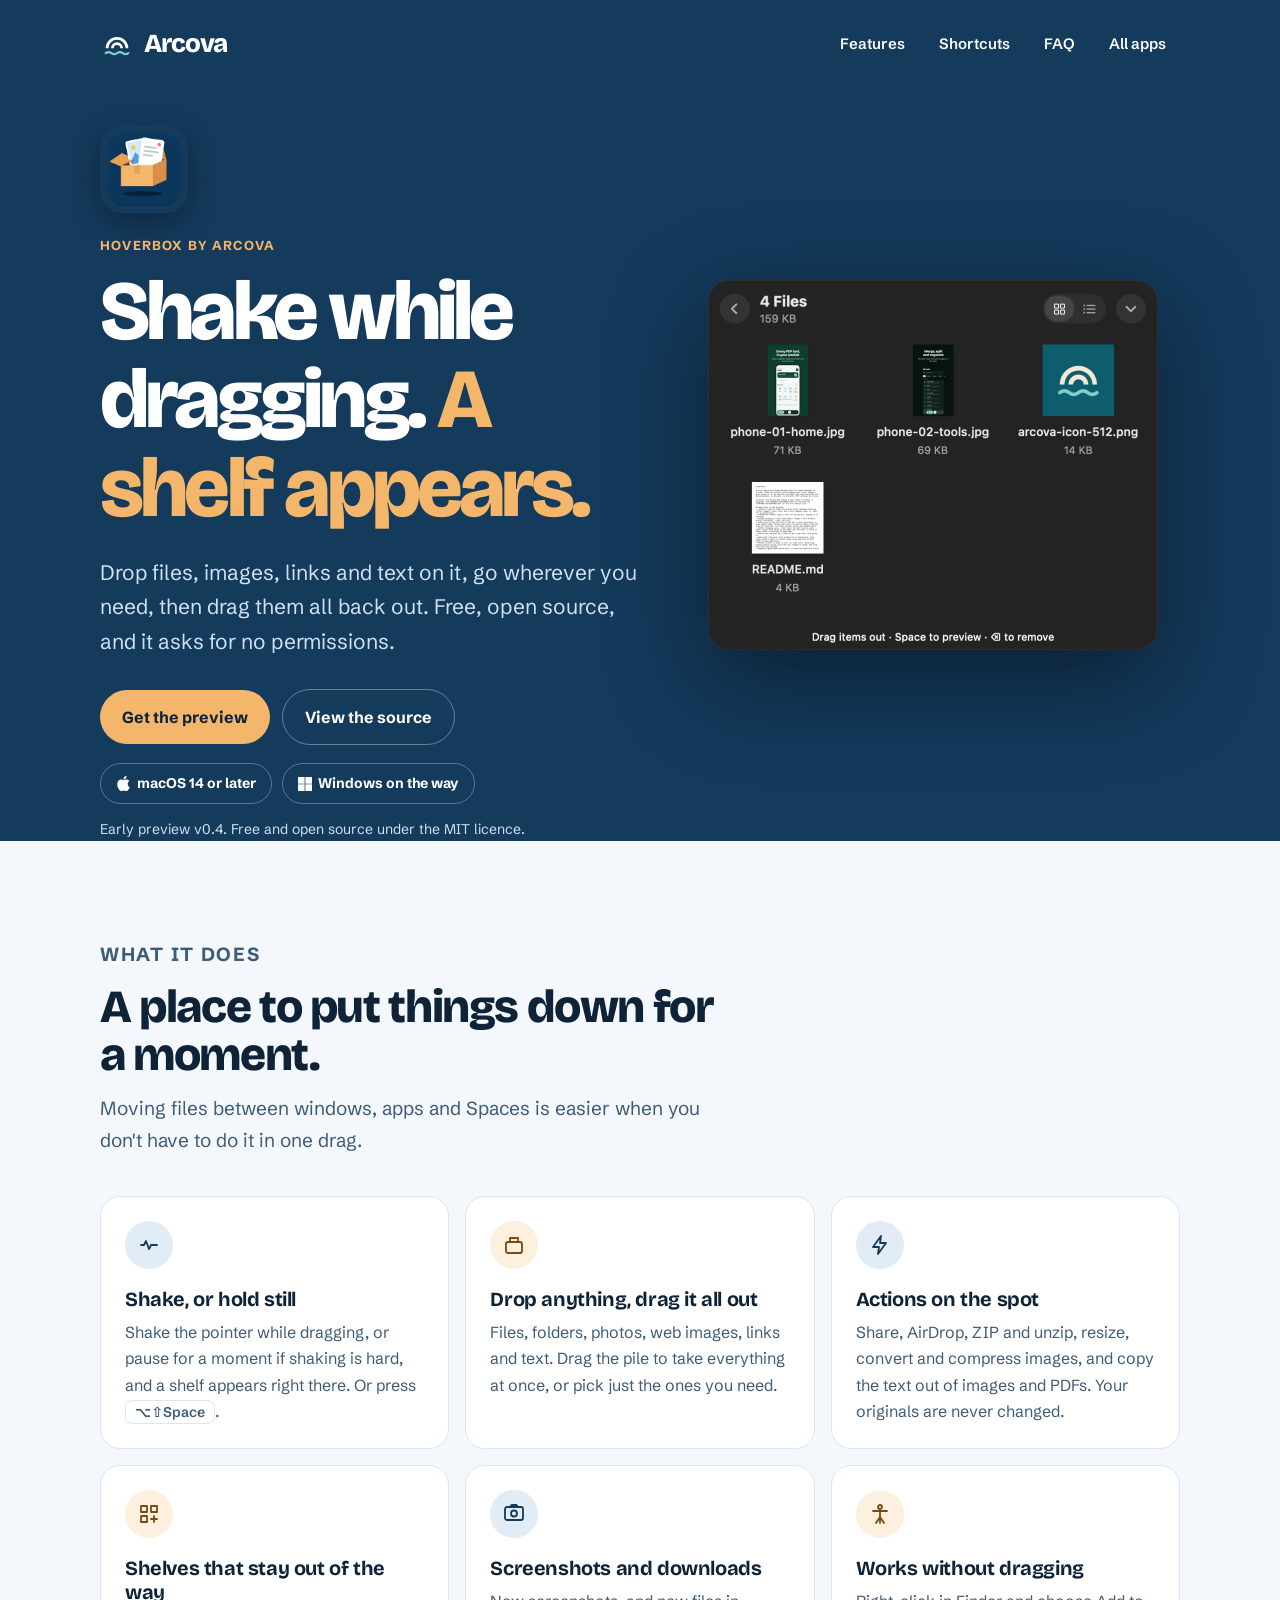
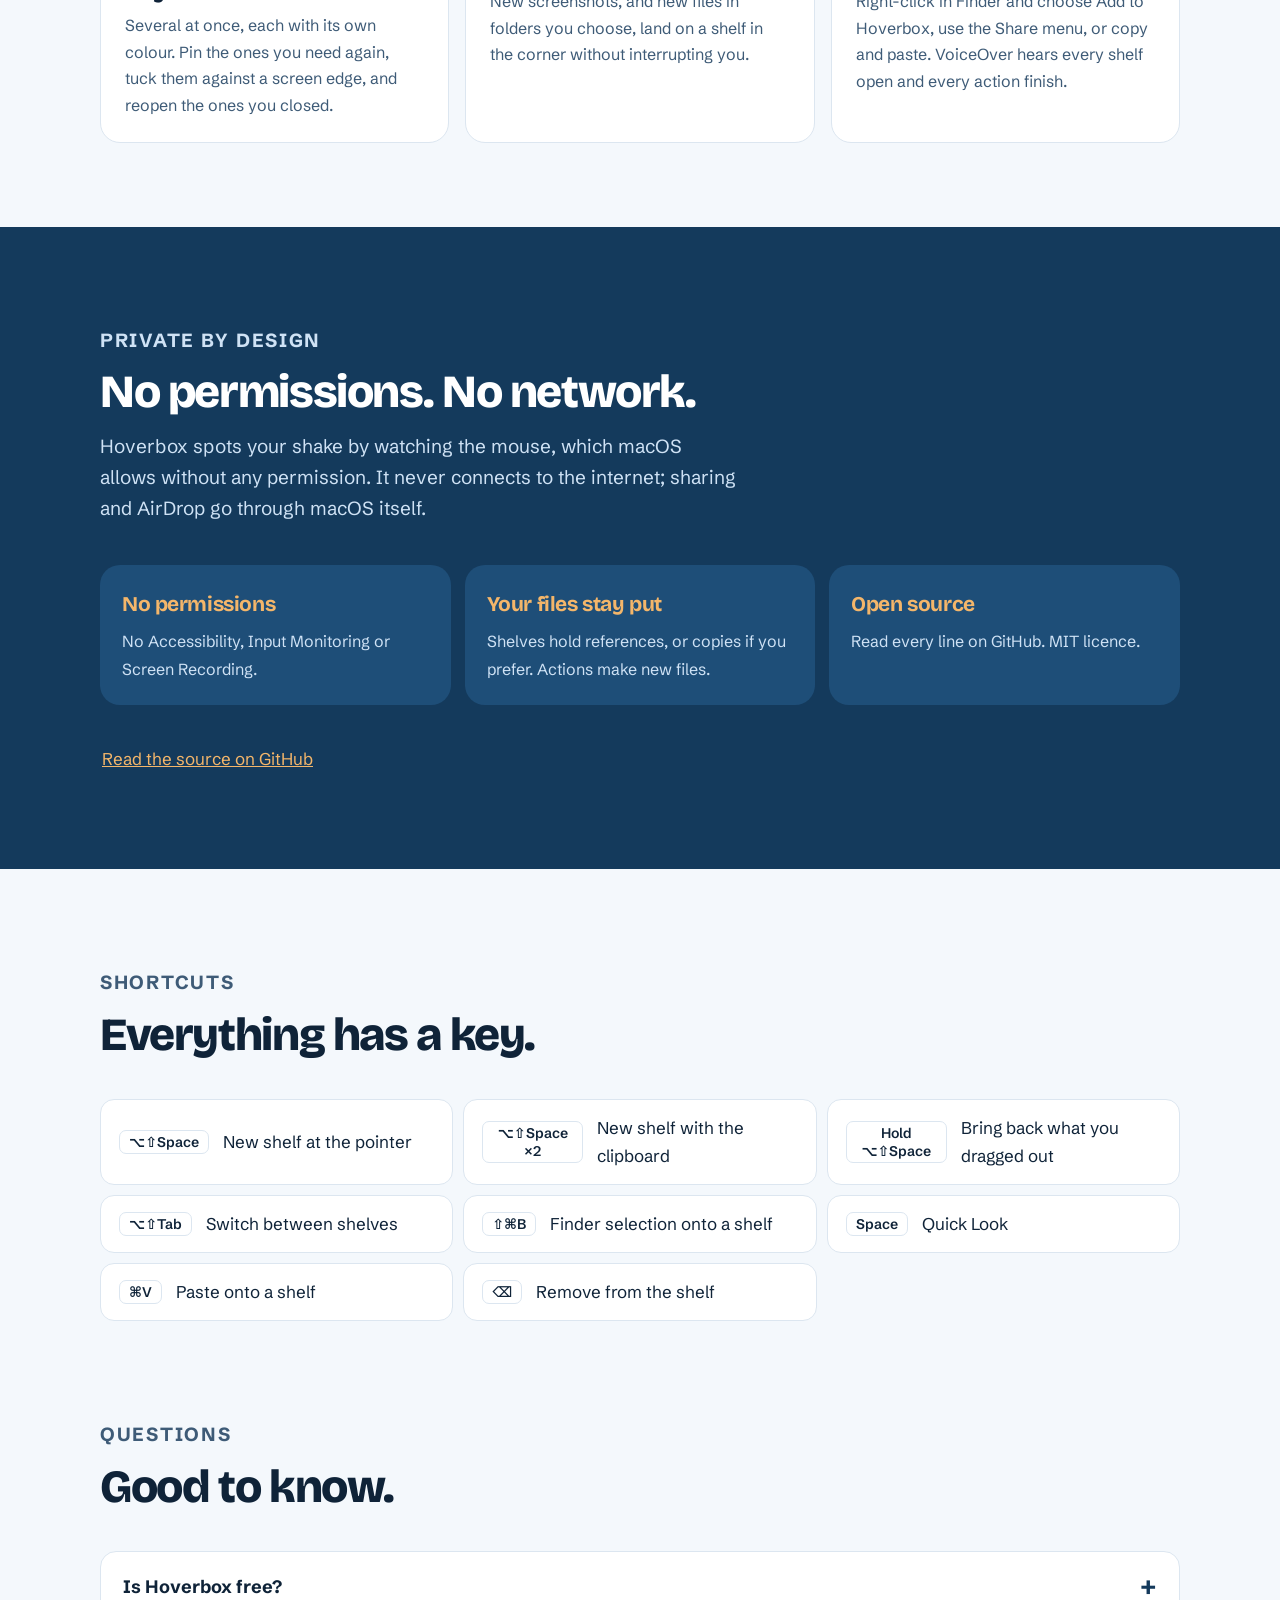
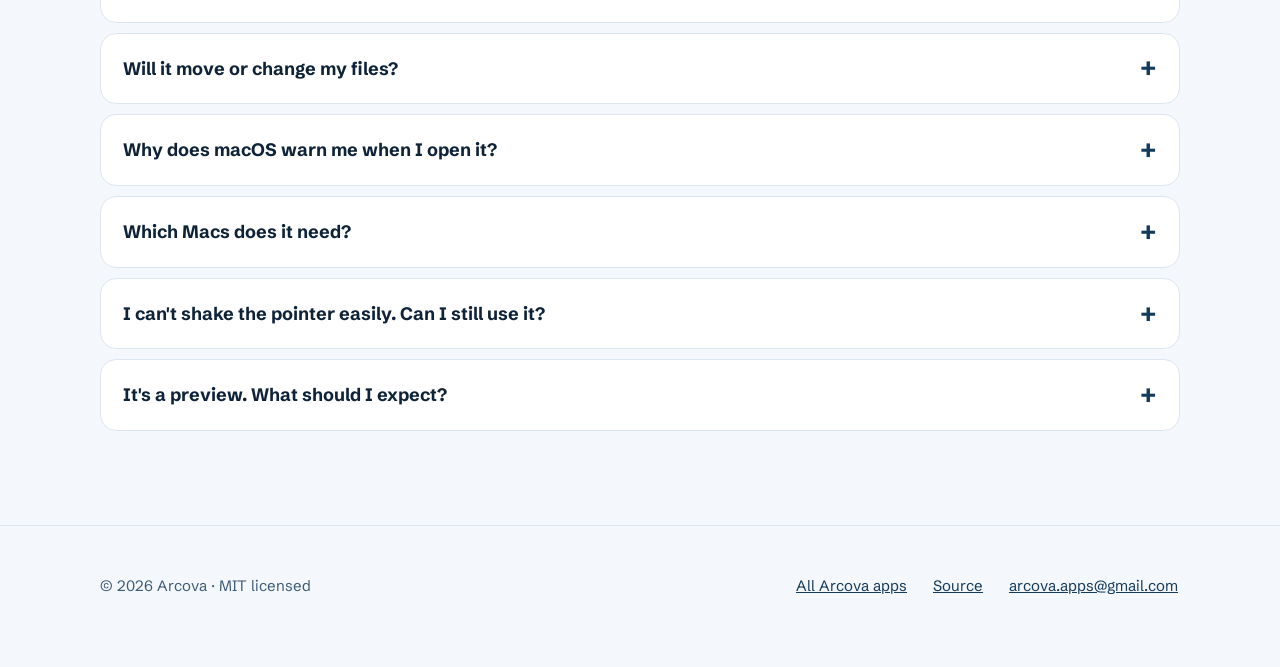
==== hoverbox/index.html @ 41849dc7 "Add Hoverbox: its page, home card and footer link A drag-and-drop shelf for Mac: hoverbox/index.html" ====
<!doctype html>
<html lang="en">
<head>
<meta charset="utf-8">
<meta name="viewport" content="width=device-width, initial-scale=1">
<title>Hoverbox · Drag-and-drop shelf for Mac, by Arcova</title>
<meta name="description" content="Hoverbox gives your drags a place to land. Shake while dragging and a shelf appears; drop things on it, then drag them out wherever you need. Free, open source, no permissions.">
<meta property="og:type" content="website">
<meta property="og:title" content="Hoverbox: a shelf for everything you drag">
<meta property="og:description" content="A free, open-source drag-and-drop shelf for Mac. No permissions, no network.">
<meta property="og:url" content="https://aswin099.github.io/arcova/hoverbox/">
<meta name="theme-color" content="#143A5C">
<link rel="icon" href="../img/hoverbox-icon.png" type="image/png">
<link rel="preload" href="../fonts/bricolage.woff2" as="font" type="font/woff2" crossorigin>
<link rel="stylesheet" href="../site.css">
</head>
<body class="t-hoverbox">

<header class="hero">
  <div class="wrap">
    <div class="top">
      <a class="brand" href="../" aria-label="Arcova home">
        <svg viewBox="0 0 48 48" fill="none" stroke-width="4" aria-hidden="true"><path d="M10 30A14 14 0 0 1 38 30M17.5 30A6.5 6.5 0 0 1 30.5 30" stroke="currentColor"/><path d="M8 37q4-3 8 0t8 0 8 0 8 0" stroke="#7FD1C7" stroke-width="3" stroke-linecap="round"/></svg>
        Arcova
      </a>
      <nav aria-label="Main">
        <ul>
          <li><a href="#features">Features</a></li>
          <li><a href="#keys">Shortcuts</a></li>
          <li><a href="#faq">FAQ</a></li>
          <li><a href="../">All apps</a></li>
        </ul>
      </nav>
    </div>

    <div class="hero-grid">
      <div>
        <img class="hoverbox-icon" src="../img/hoverbox-icon.png" width="88" height="88" alt="Hoverbox app icon">
        <p class="eyebrow">Hoverbox by Arcova</p>
        <h1>Shake while dragging. <em>A shelf appears.</em></h1>
        <p class="lead">Drop files, images, links and text on it, go wherever you need, then drag them all back out. Free, open source, and it asks for no permissions.</p>
        <div class="cta">
          <a class="pill main" href="https://github.com/aswin099/hoverbox/releases">Get the preview</a>
          <a class="pill ghost" href="https://github.com/aswin099/hoverbox">View the source</a>
        </div>
        <div class="chips"><span class="chip"><i class="plat apple" aria-hidden="true"></i>macOS 14 or later</span><span class="chip"><i class="plat windows" aria-hidden="true"></i>Windows on the way</span></div>
        <p class="note">Early preview v0.4. Free and open source under the MIT licence.</p>
      </div>
      <div class="stage">
        <img class="shelf-shot" src="../img/hoverbox-shelf.png" width="450" height="370" alt="A Hoverbox shelf showing four files in a grid, with their names and sizes">
      </div>
    </div>
  </div>
</header>

<main>
<section id="features">
  <div class="wrap">
    <div class="head">
      <p class="eyebrow">What it does</p>
      <h2>A place to put things down for a moment.</h2>
      <p>Moving files between windows, apps and Spaces is easier when you don't have to do it in one drag.</p>
    </div>
    <div class="grid">
      <article class="card">
        <div class="ic"><svg viewBox="0 0 24 24" fill="none" stroke="currentColor" stroke-width="1.8" stroke-linecap="round" stroke-linejoin="round" aria-hidden="true"><path d="M4 12h3l2-4 3 8 2-4h6"/></svg></div>
        <h3>Shake, or hold still</h3>
        <p>Shake the pointer while dragging, or pause for a moment if shaking is hard, and a shelf appears right there. Or press <kbd class="k">⌥⇧Space</kbd>.</p>
      </article>
      <article class="card">
        <div class="ic o"><svg viewBox="0 0 24 24" fill="none" stroke="currentColor" stroke-width="1.8" stroke-linecap="round" stroke-linejoin="round" aria-hidden="true"><rect x="4" y="9" width="16" height="11" rx="2"/><path d="M8 9V5h8v4"/></svg></div>
        <h3>Drop anything, drag it all out</h3>
        <p>Files, folders, photos, web images, links and text. Drag the pile to take everything at once, or pick just the ones you need.</p>
      </article>
      <article class="card">
        <div class="ic"><svg viewBox="0 0 24 24" fill="none" stroke="currentColor" stroke-width="1.8" stroke-linecap="round" stroke-linejoin="round" aria-hidden="true"><path d="M13 3 5 14h6l-1 7 8-11h-6z"/></svg></div>
        <h3>Actions on the spot</h3>
        <p>Share, AirDrop, ZIP and unzip, resize, convert and compress images, and copy the text out of images and PDFs. Your originals are never changed.</p>
      </article>
      <article class="card">
        <div class="ic o"><svg viewBox="0 0 24 24" fill="none" stroke="currentColor" stroke-width="1.8" stroke-linecap="round" stroke-linejoin="round" aria-hidden="true"><path d="M4 4h6v6H4zM14 4h6v6h-6zM4 14h6v6H4z"/><path d="M17 14v6M14 17h6"/></svg></div>
        <h3>Shelves that stay out of the way</h3>
        <p>Several at once, each with its own colour. Pin the ones you need again, tuck them against a screen edge, and reopen the ones you closed.</p>
      </article>
      <article class="card">
        <div class="ic"><svg viewBox="0 0 24 24" fill="none" stroke="currentColor" stroke-width="1.8" stroke-linecap="round" stroke-linejoin="round" aria-hidden="true"><rect x="3" y="5" width="18" height="13" rx="2"/><circle cx="12" cy="11.5" r="3"/><path d="M8 5l1.5-2h5L16 5"/></svg></div>
        <h3>Screenshots and downloads</h3>
        <p>New screenshots, and new files in folders you choose, land on a shelf in the corner without interrupting you.</p>
      </article>
      <article class="card">
        <div class="ic o"><svg viewBox="0 0 24 24" fill="none" stroke="currentColor" stroke-width="1.8" stroke-linecap="round" stroke-linejoin="round" aria-hidden="true"><circle cx="12" cy="5" r="2"/><path d="M5 9h14M12 9v12M8 21l4-6 4 6"/></svg></div>
        <h3>Works without dragging</h3>
        <p>Right-click in Finder and choose Add to Hoverbox, use the Share menu, or copy and paste. VoiceOver hears every shelf open and every action finish.</p>
      </article>
    </div>
  </div>
</section>

<section class="band" id="privacy" style="padding-top:84px">
  <div class="wrap">
    <div class="head">
      <p class="eyebrow">Private by design</p>
      <h2>No permissions. No network.</h2>
      <p>Hoverbox spots your shake by watching the mouse, which macOS allows without any permission. It never connects to the internet; sharing and AirDrop go through macOS itself.</p>
    </div>
    <ul class="facts">
      <li><b>No permissions</b><span>No Accessibility, Input Monitoring or Screen Recording.</span></li>
      <li><b>Your files stay put</b><span>Shelves hold references, or copies if you prefer. Actions make new files.</span></li>
      <li><b>Open source</b><span>Read every line on GitHub. MIT licence.</span></li>
    </ul>
    <p style="margin-top:28px"><a href="https://github.com/aswin099/hoverbox">Read the source on GitHub</a></p>
  </div>
</section>

<section id="keys">
  <div class="wrap">
    <div class="head">
      <p class="eyebrow">Shortcuts</p>
      <h2>Everything has a key.</h2>
    </div>
    <div class="keys">
      <div><kbd class="k">⌥⇧Space</kbd><span>New shelf at the pointer</span></div>
      <div><kbd class="k">⌥⇧Space ×2</kbd><span>New shelf with the clipboard</span></div>
      <div><kbd class="k">Hold ⌥⇧Space</kbd><span>Bring back what you dragged out</span></div>
      <div><kbd class="k">⌥⇧Tab</kbd><span>Switch between shelves</span></div>
      <div><kbd class="k">⇧⌘B</kbd><span>Finder selection onto a shelf</span></div>
      <div><kbd class="k">Space</kbd><span>Quick Look</span></div>
      <div><kbd class="k">⌘V</kbd><span>Paste onto a shelf</span></div>
      <div><kbd class="k">⌫</kbd><span>Remove from the shelf</span></div>
    </div>
  </div>
</section>

<section id="faq" style="padding-top:0">
  <div class="wrap">
    <div class="head">
      <p class="eyebrow">Questions</p>
      <h2>Good to know.</h2>
    </div>
    <details>
      <summary>Is Hoverbox free?</summary>
      <p>Yes. Everything is free: no trial, no waiting, no paid tier, no ads and no account. It's open source under the MIT licence.</p>
    </details>
    <details>
      <summary>Will it move or change my files?</summary>
      <p>No. A shelf only holds a reference to each file (or a copy, if you turn on copy mode). Actions like resize or ZIP create new files. Only Rename, Move To, or a move you make yourself when dragging out ever changes an original.</p>
    </details>
    <details>
      <summary>Why does macOS warn me when I open it?</summary>
      <p>Preview builds aren't signed by Apple yet. Right-click the app and choose Open the first time, or use "Open Anyway" in System Settings › Privacy &amp; Security. You can also build it yourself from the source.</p>
    </details>
    <details>
      <summary>Which Macs does it need?</summary>
      <p>macOS 14 Sonoma or later, on Apple silicon or Intel. A Windows version is planned.</p>
    </details>
    <details>
      <summary>I can't shake the pointer easily. Can I still use it?</summary>
      <p>Yes. Choose "Holding the pointer still" in Settings › Opening, or skip dragging entirely: Finder's Add to Hoverbox, the Share menu, copy and paste, and the keyboard shortcut all work.</p>
    </details>
    <details>
      <summary>It's a preview. What should I expect?</summary>
      <p>The core works and has unit tests, but it hasn't had much real-world use yet, so expect rough edges. Please <a href="https://github.com/aswin099/hoverbox/issues">report problems</a> on GitHub, or email <a href="mailto:arcova.apps@gmail.com">arcova.apps@gmail.com</a>.</p>
    </details>
  </div>
</section>
</main>

<footer>
  <div class="wrap">
    <span>© 2026 Arcova · MIT licensed</span>
    <ul>
      <li><a href="../">All Arcova apps</a></li>
      <li><a href="https://github.com/aswin099/hoverbox">Source</a></li>
      <li><a href="mailto:arcova.apps@gmail.com">arcova.apps@gmail.com</a></li>
    </ul>
  </div>
</footer>

</body>
</html>
---- site.css ----
/* Arcova / Inkly site. One stylesheet, no scripts, no third-party requests. */
@font-face{font-family:Bricolage;src:url(fonts/bricolage.woff2) format("woff2");font-weight:200 800;font-display:swap}
@font-face{font-family:Schibsted;src:url(fonts/schibsted.woff2) format("woff2");font-weight:400 900;font-display:swap}

:root{
  color-scheme:light dark;
  --bg:#F3F7F5;--surface:#FFFFFF;--ink:#0B1F1A;--muted:#4E6660;--line:#DCE6E1;
  --accent:#0B6B4C;--mint:#7CF2C1;--forest:#0F3D30;--forest-2:#14483A;--on-forest:#FFFFFF;--on-forest-muted:#BFE3D4;
  --radius:20px;--wrap:1120px;
  --display:Bricolage,"Avenir Next",system-ui,sans-serif;
  --body:Schibsted,system-ui,-apple-system,"Segoe UI",Roboto,sans-serif;
}
@media (prefers-color-scheme:dark){
  :root{--bg:#08130F;--surface:#11211B;--ink:#EAF4F0;--muted:#9DB3AB;--line:#1E332B;--accent:#7CF2C1;--forest:#0F3D30;--forest-2:#14483A}
}
*{box-sizing:border-box}
html{scroll-behavior:smooth;-webkit-text-size-adjust:100%}
@media (prefers-reduced-motion:reduce){html{scroll-behavior:auto}*{animation:none!important;transition:none!important}}
body{margin:0;background:var(--bg);color:var(--ink);font:17px/1.65 var(--body)}
img{max-width:100%;height:auto;display:block}
a{color:var(--accent)}
a:focus-visible,summary:focus-visible{outline:3px solid var(--mint);outline-offset:3px;border-radius:6px}
.wrap{max-width:var(--wrap);margin:0 auto;padding:0 20px}
.sr{position:absolute;width:1px;height:1px;overflow:hidden;clip:rect(0 0 0 0);white-space:nowrap}
h1,h2,h3{font-family:var(--display);letter-spacing:-.03em;line-height:1.05;margin:0}
h2{font-size:clamp(30px,5vw,46px);font-weight:800}
h3{font-size:20px;font-weight:700;letter-spacing:-.02em;line-height:1.2}
p{margin:0}
.eyebrow{font-size:13px;font-weight:700;letter-spacing:.09em;text-transform:uppercase;color:var(--accent);margin-bottom:12px}
.lead{font-size:clamp(18px,2.4vw,21px);color:var(--muted);max-width:44ch}

/* header */
.top{display:flex;align-items:center;justify-content:space-between;padding:22px 0}
.brand{font-family:var(--display);font-weight:800;font-size:26px;letter-spacing:-.04em;color:inherit;text-decoration:none;display:flex;align-items:center;gap:10px}
.brand svg{width:34px;height:34px}
nav ul{display:flex;gap:6px;list-style:none;margin:0;padding:0}
nav a{display:block;padding:10px 14px;border-radius:999px;text-decoration:none;color:inherit;font-weight:600;font-size:15px}
nav a:hover{background:rgba(127,127,127,.16)}
@media (max-width:560px){nav li:nth-child(1){display:none}}

/* hero */
.hero{background:var(--forest);color:var(--on-forest);overflow:hidden}
.hero .brand,.hero nav a{color:var(--on-forest)}
.hero-grid{display:grid;gap:40px;align-items:center;padding:28px 0 0}
@media (min-width:900px){.hero-grid{grid-template-columns:1.05fr .95fr;padding-top:36px}}
.hero h1{font-size:clamp(44px,8vw,84px);font-weight:800;letter-spacing:-.045em}
.hero h1 em{font-style:normal;color:var(--mint)}
.hero .lead{color:var(--on-forest-muted);margin-top:22px}
.hero .eyebrow{color:var(--mint)}
.cta{display:flex;flex-wrap:wrap;gap:12px;margin-top:30px;align-items:center}
.pill{display:inline-flex;align-items:center;gap:10px;padding:14px 22px;border-radius:999px;font-weight:700;font-size:16px;text-decoration:none}
.pill.main{background:var(--mint);color:#0B1F1A}
.pill.ghost{border:1.5px solid rgba(255,255,255,.35);color:var(--on-forest)}
.pill svg{width:20px;height:20px}
.note{color:var(--on-forest-muted);font-size:14px;margin-top:14px}
.phones{position:relative;height:calc(min(250px,46vw)*2.05);display:flex;justify-content:center;align-items:flex-end}
.phone{position:absolute;bottom:-60px;width:min(250px,46vw);aspect-ratio:9/19.4;background:#0B0C0E;border-radius:38px;padding:8px;box-shadow:0 30px 60px rgba(0,0,0,.35)}
.phone img{width:100%;height:100%;border-radius:30px;object-fit:cover;object-position:top}
.phone.front{left:50%;transform:translateX(-22%);z-index:2}
.phone.back{left:50%;transform:translateX(-92%) scale(.9) rotate(-4deg);transform-origin:bottom center;opacity:.95}
.phone.third{display:none}
@media (max-width:560px){.phone.back{transform:translateX(-84%) scale(.88) rotate(-4deg)}.phone.front{transform:translateX(-14%)}}

/* sections */
section{padding:84px 0}
.head{max-width:640px;margin-bottom:40px}
.head p{color:var(--muted);margin-top:14px;font-size:19px}
.grid{display:grid;gap:16px;grid-template-columns:repeat(auto-fit,minmax(min(100%,300px),1fr))}
.card{background:var(--surface);border:1px solid var(--line);border-radius:var(--radius);padding:24px}
.card .ic{width:48px;height:48px;border-radius:50%;display:grid;place-items:center;margin-bottom:18px;background:#DDF3EA;color:#0B6B4C}
.card .ic.b{background:#E0EEFB;color:#1B5C9E}.card .ic.p{background:#ECE3F5;color:#5D4A8A}.card .ic.o{background:#FCE8DC;color:#9A3D12}.card .ic.y{background:#F7F0D4;color:#6E5600}
@media (prefers-color-scheme:dark){.card .ic{background:#15372B;color:#7CF2C1}.card .ic.b{background:#172838;color:#8CC4FF}.card .ic.p{background:#2A2236;color:#C9A6F2}.card .ic.o{background:#33231A;color:#FFB38A}.card .ic.y{background:#2E2914;color:#EBD27A}}
.card svg{width:24px;height:24px}
.card p{color:var(--muted);margin-top:8px;font-size:16px}

/* gallery */
.gallery{display:flex;gap:18px;overflow-x:auto;scroll-snap-type:x mandatory;padding:6px 20px 24px;margin:0 -20px;-webkit-overflow-scrolling:touch}
.gallery figure{margin:0;flex:0 0 min(260px,68vw);scroll-snap-align:center}
.gallery img{border-radius:28px;box-shadow:0 14px 34px rgba(11,31,26,.18);aspect-ratio:9/16;object-fit:cover;width:100%}
@media (min-width:1000px){.gallery{overflow:visible;justify-content:space-between}.gallery figure{flex:1 1 0}}

/* privacy band */
.band{background:var(--forest);color:var(--on-forest)}
.band .eyebrow{color:var(--mint)}
.band .head p{color:var(--on-forest-muted)}
.facts{display:grid;gap:14px;grid-template-columns:repeat(auto-fit,minmax(min(100%,230px),1fr));list-style:none;margin:0;padding:0}
.facts li{background:var(--forest-2);border-radius:var(--radius);padding:22px}
.facts b{display:block;font-family:var(--display);font-size:21px;letter-spacing:-.02em;margin-bottom:6px;color:var(--mint)}
.facts span{color:var(--on-forest-muted);font-size:16px}
.band a{color:var(--mint)}

/* themes */
.themes{display:flex;flex-wrap:wrap;gap:12px}
.theme{display:flex;align-items:center;gap:10px;background:var(--surface);border:1px solid var(--line);border-radius:999px;padding:8px 18px 8px 8px;font-weight:600}
.theme i{display:flex;border-radius:999px;overflow:hidden;width:44px;height:28px}
.theme i b{flex:1}

/* faq */
details{background:var(--surface);border:1px solid var(--line);border-radius:16px;padding:0 22px;margin-bottom:10px}
summary{cursor:pointer;list-style:none;padding:20px 0;font-weight:700;font-size:18px;display:flex;justify-content:space-between;gap:16px;align-items:center}
summary::-webkit-details-marker{display:none}
summary::after{content:"+";font-size:26px;line-height:1;color:var(--accent);flex:none}
details[open] summary::after{content:"–"}
details p{color:var(--muted);padding:0 0 22px;max-width:62ch}

/* footer */
footer{border-top:1px solid var(--line);padding:36px 0 56px;color:var(--muted);font-size:15px}
footer .wrap{display:flex;flex-wrap:wrap;gap:12px 28px;justify-content:space-between;align-items:center}
footer ul{display:flex;gap:22px;list-style:none;margin:0;padding:0;flex-wrap:wrap}

/* privacy page */
.doc{max-width:740px;margin:0 auto;padding:48px 20px 80px}
.doc h1{font-size:clamp(36px,6vw,54px);font-weight:800;margin-bottom:10px}
.doc h2{font-size:24px;letter-spacing:-.02em;margin:44px 0 10px}
.doc p,.doc li{margin:0 0 12px}
.doc ul{padding-left:22px;margin:0 0 12px}
.meta{color:var(--muted);margin-bottom:30px}
.glance{background:var(--forest);color:var(--on-forest);border-radius:var(--radius);padding:22px 24px;margin:0 0 30px}
.glance strong{color:var(--mint)}
.toc{display:flex;flex-wrap:wrap;gap:8px;margin:0 0 6px;padding:0;list-style:none}
.toc a{display:block;padding:7px 14px;border:1px solid var(--line);border-radius:999px;text-decoration:none;color:inherit;font-size:15px;font-weight:600;background:var(--surface)}
.toc a:hover{border-color:var(--accent)}
.doc .top{padding:22px 0}

/* comfortable tap targets for plain text links */
footer a,.band p a{display:inline-block;padding:12px 2px}
.doc .toc{padding-left:0}

/* ---- app hub ---- */
.hub-hero .lead{max-width:50ch}
.apps{display:grid;gap:18px;grid-template-columns:repeat(auto-fit,minmax(min(100%,320px),1fr))}
.app-card{position:relative;background:var(--surface);border:1px solid var(--line);border-radius:24px;padding:28px;display:flex;flex-direction:column;gap:14px;transition:transform .2s,border-color .2s}
.app-card:hover{transform:translateY(-3px);border-color:var(--accent)}
.app-card img{width:72px;height:72px;border-radius:18px}
.app-card h3{font-size:26px;letter-spacing:-.03em}
.app-card h3 a{color:inherit;text-decoration:none}
.app-card h3 a::after{content:"";position:absolute;inset:0;border-radius:24px}
.app-card p{color:var(--muted);font-size:17px}
.app-card .more{margin-top:auto;font-weight:700;color:var(--accent)}
.badges{display:flex;flex-wrap:wrap;gap:8px}
.badge{font-size:13px;font-weight:700;padding:5px 12px;border-radius:999px;background:rgba(127,127,127,.14);color:var(--ink)}
.badge.live{background:#DDF3EA;color:#0B6B4C}
.badge.soon{background:#FCE8DC;color:#9A3D12}
@media (prefers-color-scheme:dark){.badge.live{background:#15372B;color:#7CF2C1}.badge.soon{background:#33231A;color:#FFB38A}}
.app-card.next{border-style:dashed;background:transparent}
.app-card.next:hover{transform:none;border-color:var(--line)}
.app-card.next .plus{width:72px;height:72px;border-radius:18px;border:2px dashed var(--line);display:grid;place-items:center;font-size:36px;color:var(--muted)}
.app-card.next a.mail{position:relative;z-index:1}
.hub-hero{padding-bottom:64px}

/* ---- Tuck: indigo and amber ---- */
.t-tuck{--bg:#F6F5FF;--surface:#FFFFFF;--ink:#14153A;--muted:#3B3D78;--line:#E1E0F5;--accent:#2B2D6E;--mint:#FFB547;--forest:#2B2D6E;--forest-2:#3A3D8A;--on-forest-muted:#D4D6FF}
@media (prefers-color-scheme:dark){.t-tuck{--bg:#14153A;--surface:#1D1F4A;--ink:#F0F0FF;--muted:#B9BDF7;--line:#2C2F63;--accent:#C9CCFF;--forest:#2B2D6E;--forest-2:#3A3D8A}}
.t-tuck .pill.main{color:#14153A}
.t-tuck .card .ic,.t-tuck .card .ic.b,.t-tuck .card .ic.p{background:#E4E5FF;color:#2B2D6E}
.t-tuck .card .ic.o,.t-tuck .card .ic.y{background:#FFF0D6;color:#7A4A00}
@media (prefers-color-scheme:dark){.t-tuck .card .ic,.t-tuck .card .ic.b,.t-tuck .card .ic.p{background:#25275A;color:#C9CCFF}.t-tuck .card .ic.o,.t-tuck .card .ic.y{background:#3A2E14;color:#FFB547}}
.t-tuck .badge.live{background:#E4E5FF;color:#2B2D6E}
@media (prefers-color-scheme:dark){.t-tuck .badge.live{background:#25275A;color:#C9CCFF}}
.t-tuck .band a,.t-tuck .hero a.plain{color:var(--mint)}
.t-tuck .tuck-icon{width:88px;height:88px;border-radius:22px;margin-bottom:22px;box-shadow:0 10px 30px rgba(0,0,0,.3)}

/* Hoverbox: ocean blue and cardboard */
.t-hoverbox{--bg:#F4F8FC;--surface:#FFFFFF;--ink:#0F2338;--muted:#3E5B77;--line:#DCE6F0;--accent:#143A5C;--mint:#F4B66A;--forest:#143A5C;--forest-2:#1E4E78;--on-forest-muted:#CFE2F5}
@media (prefers-color-scheme:dark){.t-hoverbox{--bg:#0D1F31;--surface:#142B43;--ink:#EEF5FB;--muted:#A9C3DA;--line:#23405C;--accent:#CFEAFF;--forest:#143A5C;--forest-2:#1E4E78}}
.t-hoverbox .pill.main{color:#0F2338}
.t-hoverbox .card .ic,.t-hoverbox .card .ic.b,.t-hoverbox .card .ic.p{background:#E1ECF7;color:#143A5C}
.t-hoverbox .card .ic.o,.t-hoverbox .card .ic.y{background:#FDF0DF;color:#7A4A12}
@media (prefers-color-scheme:dark){.t-hoverbox .card .ic,.t-hoverbox .card .ic.b,.t-hoverbox .card .ic.p{background:#1D3A57;color:#CFEAFF}.t-hoverbox .card .ic.o,.t-hoverbox .card .ic.y{background:#3A2A14;color:#F4B66A}}
.t-hoverbox .badge.live{background:#E1ECF7;color:#143A5C}
@media (prefers-color-scheme:dark){.t-hoverbox .badge.live{background:#1D3A57;color:#CFEAFF}}
.t-hoverbox .band a,.t-hoverbox .hero a.plain{color:var(--mint)}
.t-hoverbox .hoverbox-icon{width:88px;height:88px;border-radius:22px;margin-bottom:22px;box-shadow:0 10px 30px rgba(0,0,0,.3)}
.shelf-shot{width:min(450px,88vw);height:auto;filter:drop-shadow(0 30px 50px rgba(0,0,0,.45))}

/* Tuck's popup, drawn in HTML (an illustration, not a screenshot) */
.popup{width:min(360px,86vw);background:rgba(255,255,255,.96);color:#14153A;border-radius:18px;box-shadow:0 30px 60px rgba(0,0,0,.4);padding:10px;font-size:14px;line-height:1.35;border:1px solid rgba(20,21,58,.12)}
.popup .search{display:flex;align-items:center;gap:8px;padding:10px 12px;border-radius:10px;background:#EEF;color:#3B3D78;margin-bottom:6px}
.popup ul{list-style:none;margin:0;padding:0}
.popup li{display:flex;align-items:center;gap:10px;padding:9px 12px;border-radius:9px}
.popup li.sel{background:rgba(43,45,110,.14)}
.popup li .pin{width:6px;height:6px;border-radius:50%;background:#FFB547;flex:none}
.popup li span.t{flex:1;white-space:nowrap;overflow:hidden;text-overflow:ellipsis}
.popup li kbd{font:600 12px var(--body);color:#5A5F8C}
.popup .foot{display:flex;gap:14px;padding:8px 12px 2px;color:#5A5F8C;font-size:12px;border-top:1px solid rgba(20,21,58,.1);margin-top:6px}
.popup .thumb{width:34px;height:22px;border-radius:5px;background:linear-gradient(135deg,#8E94F2,#FFB547);flex:none}
.stage{display:grid;place-items:center;padding:20px 0 56px}
kbd.k{display:inline-block;font:600 14px var(--body);padding:2px 9px;border-radius:7px;border:1px solid var(--line);background:var(--surface);min-width:34px;text-align:center}
.keys{display:grid;gap:10px;grid-template-columns:repeat(auto-fit,minmax(min(100%,300px),1fr))}
.keys div{display:flex;gap:14px;align-items:center;background:var(--surface);border:1px solid var(--line);border-radius:14px;padding:14px 18px}

/* small screens: keep the header on one line, showing only the last two links when there are four */
nav a{white-space:nowrap}
@media (max-width:560px){nav ul:has(li:nth-child(4)) li:nth-child(-n+2){display:none}}

/* platform logos (Simple Icons glyphs, drawn in the text colour) */
.plat{display:inline-block;width:1.05em;height:1.05em;vertical-align:-.17em;margin-right:6px;background:currentColor;-webkit-mask:var(--m) center/contain no-repeat;mask:var(--m) center/contain no-repeat}
.plat.android{--m:url(img/platform/android.svg)}
.plat.apple{--m:url(img/platform/apple.svg)}
.plat.windows{--m:url(img/platform/windows.svg)}
.chips{display:flex;flex-wrap:wrap;gap:10px;margin-top:18px}
.chip{display:inline-flex;align-items:center;padding:8px 15px;border-radius:999px;border:1px solid rgba(255,255,255,.3);font-size:14px;font-weight:700;color:var(--on-forest)}
.chip.dim{font-weight:600;border-style:dashed;color:var(--on-forest-muted)}
.badge .plat{margin-right:5px}
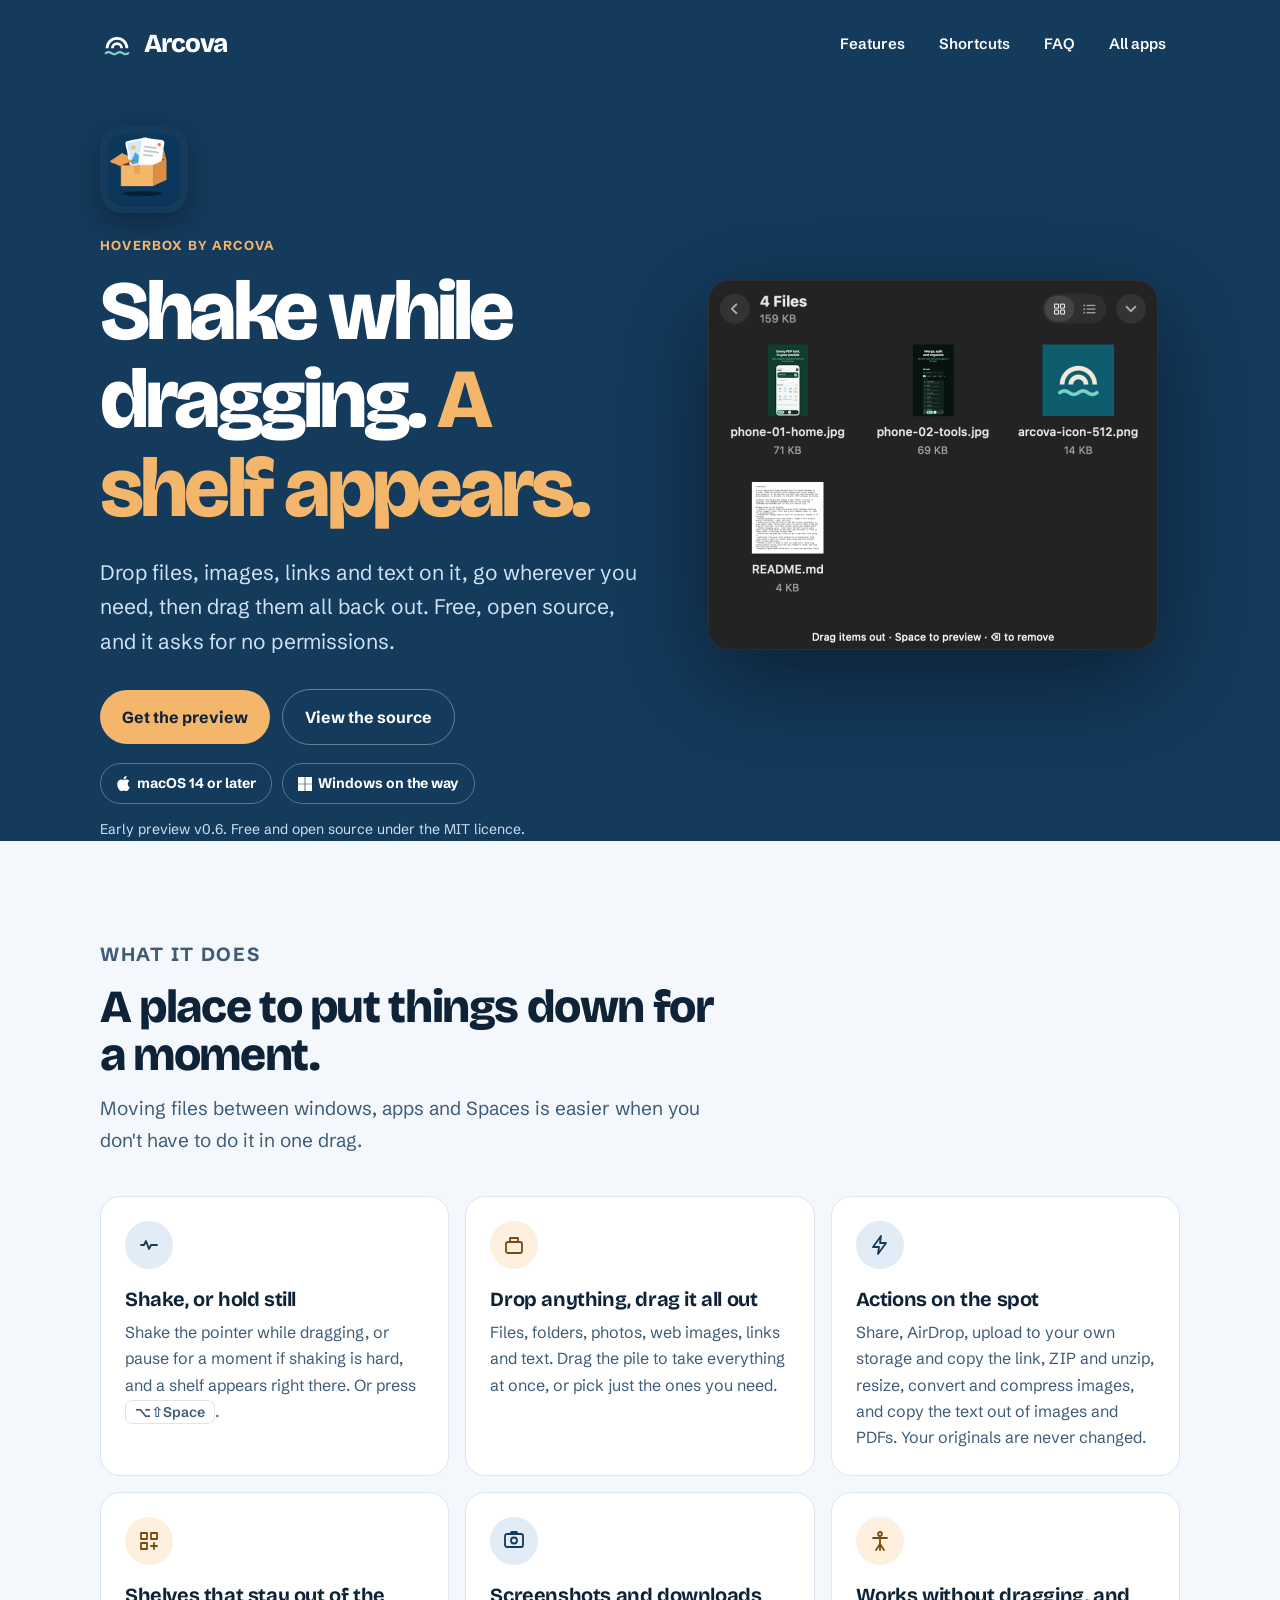
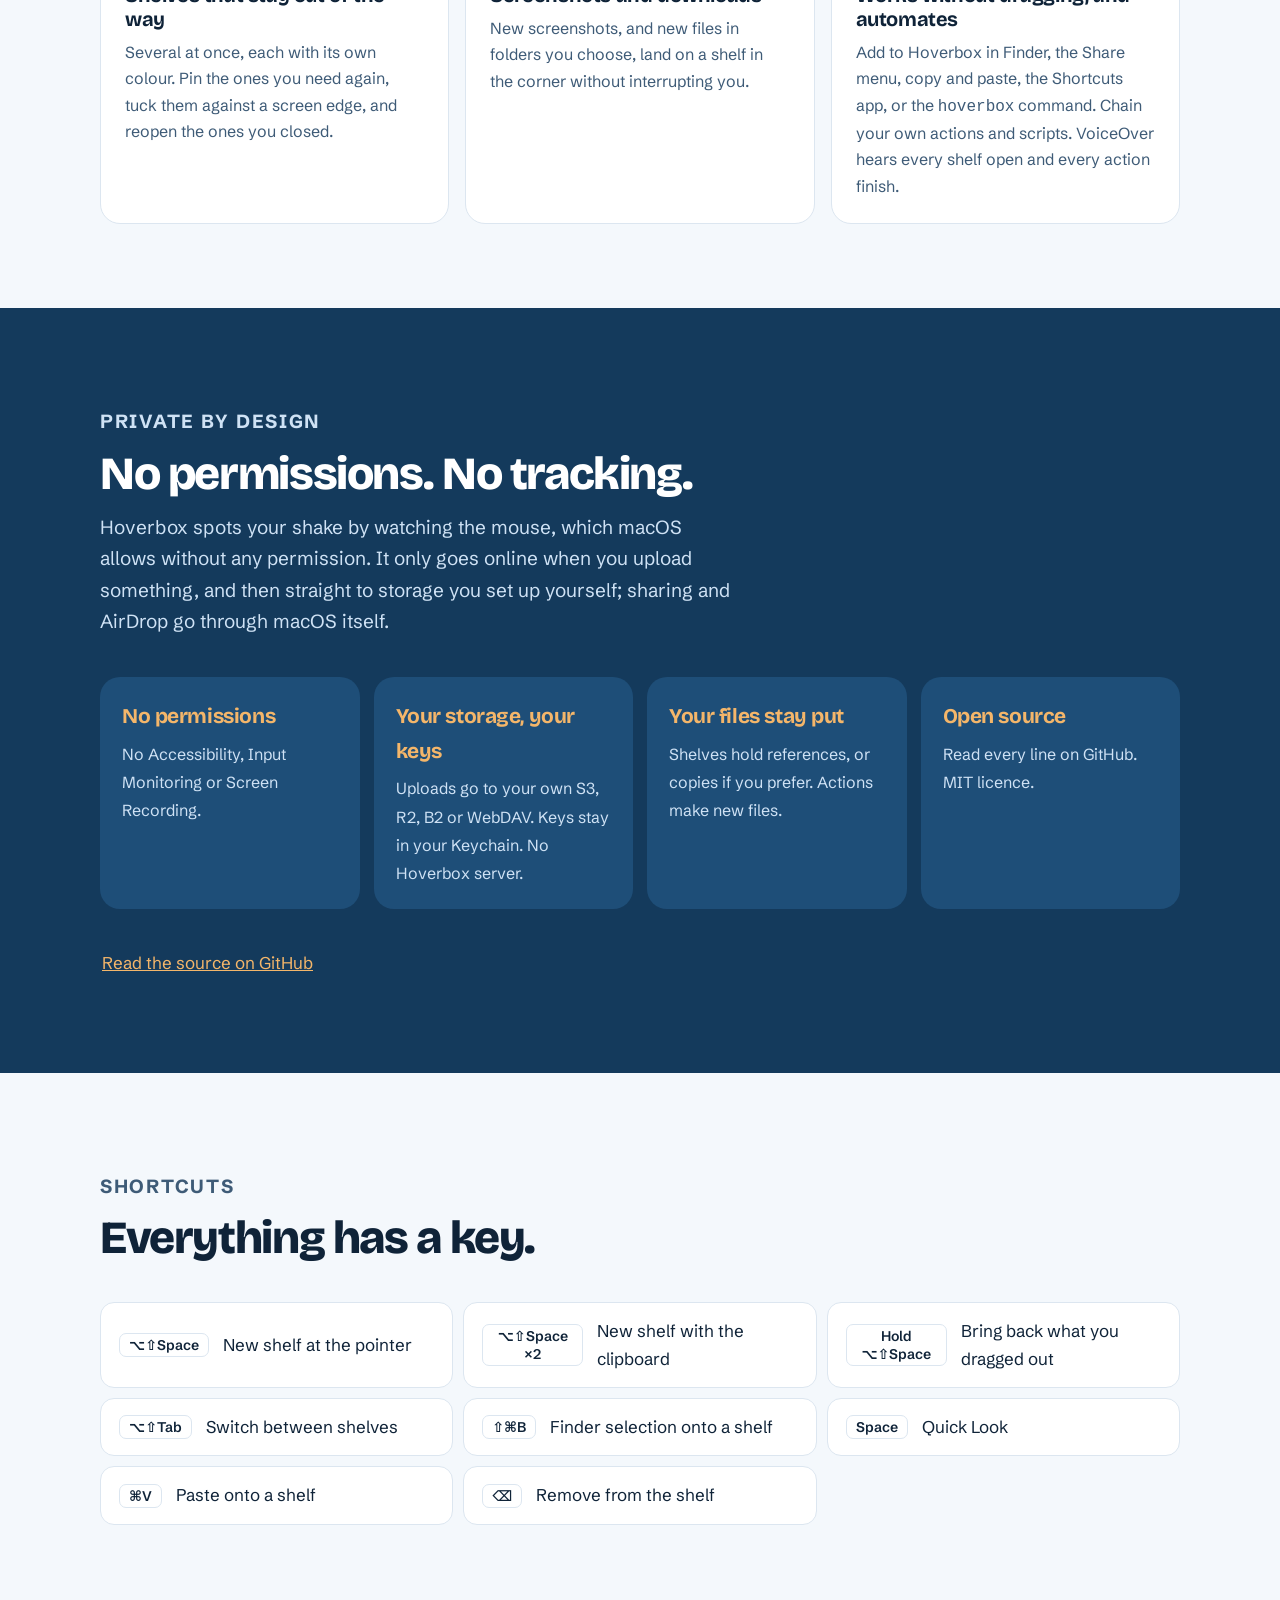
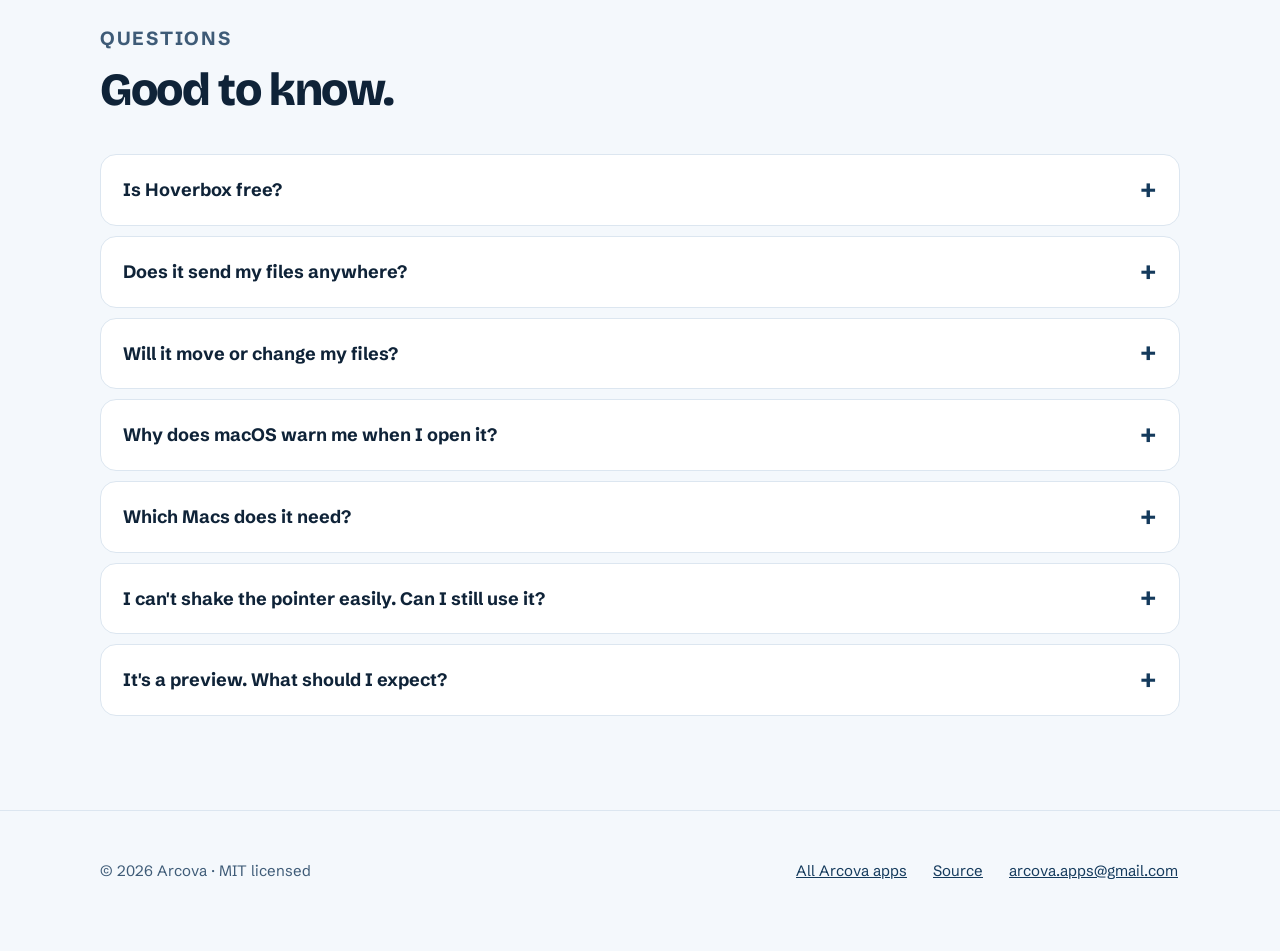
==== commit eaf7e1d1: "Hoverbox page: uploads to your own storage, automation, v0.6 The app now goes online only to upload " ====
--- a/hoverbox/index.html
+++ b/hoverbox/index.html
@@ -7,7 +7,7 @@
 <meta name="description" content="Hoverbox gives your drags a place to land. Shake while dragging and a shelf appears; drop things on it, then drag them out wherever you need. Free, open source, no permissions.">
 <meta property="og:type" content="website">
 <meta property="og:title" content="Hoverbox: a shelf for everything you drag">
-<meta property="og:description" content="A free, open-source drag-and-drop shelf for Mac. No permissions, no network.">
+<meta property="og:description" content="A free, open-source drag-and-drop shelf for Mac. No permissions, no tracking.">
 <meta property="og:url" content="https://aswin099.github.io/arcova/hoverbox/">
 <meta name="theme-color" content="#143A5C">
 <link rel="icon" href="../img/hoverbox-icon.png" type="image/png">
@@ -44,7 +44,7 @@
           <a class="pill ghost" href="https://github.com/aswin099/hoverbox">View the source</a>
         </div>
         <div class="chips"><span class="chip"><i class="plat apple" aria-hidden="true"></i>macOS 14 or later</span><span class="chip"><i class="plat windows" aria-hidden="true"></i>Windows on the way</span></div>
-        <p class="note">Early preview v0.4. Free and open source under the MIT licence.</p>
+        <p class="note">Early preview v0.6. Free and open source under the MIT licence.</p>
       </div>
       <div class="stage">
         <img class="shelf-shot" src="../img/hoverbox-shelf.png" width="450" height="370" alt="A Hoverbox shelf showing four files in a grid, with their names and sizes">
@@ -75,7 +75,7 @@
       <article class="card">
         <div class="ic"><svg viewBox="0 0 24 24" fill="none" stroke="currentColor" stroke-width="1.8" stroke-linecap="round" stroke-linejoin="round" aria-hidden="true"><path d="M13 3 5 14h6l-1 7 8-11h-6z"/></svg></div>
         <h3>Actions on the spot</h3>
-        <p>Share, AirDrop, ZIP and unzip, resize, convert and compress images, and copy the text out of images and PDFs. Your originals are never changed.</p>
+        <p>Share, AirDrop, upload to your own storage and copy the link, ZIP and unzip, resize, convert and compress images, and copy the text out of images and PDFs. Your originals are never changed.</p>
       </article>
       <article class="card">
         <div class="ic o"><svg viewBox="0 0 24 24" fill="none" stroke="currentColor" stroke-width="1.8" stroke-linecap="round" stroke-linejoin="round" aria-hidden="true"><path d="M4 4h6v6H4zM14 4h6v6h-6zM4 14h6v6H4z"/><path d="M17 14v6M14 17h6"/></svg></div>
@@ -89,8 +89,8 @@
       </article>
       <article class="card">
         <div class="ic o"><svg viewBox="0 0 24 24" fill="none" stroke="currentColor" stroke-width="1.8" stroke-linecap="round" stroke-linejoin="round" aria-hidden="true"><circle cx="12" cy="5" r="2"/><path d="M5 9h14M12 9v12M8 21l4-6 4 6"/></svg></div>
-        <h3>Works without dragging</h3>
-        <p>Right-click in Finder and choose Add to Hoverbox, use the Share menu, or copy and paste. VoiceOver hears every shelf open and every action finish.</p>
+        <h3>Works without dragging, and automates</h3>
+        <p>Add to Hoverbox in Finder, the Share menu, copy and paste, the Shortcuts app, or the <code>hoverbox</code> command. Chain your own actions and scripts. VoiceOver hears every shelf open and every action finish.</p>
       </article>
     </div>
   </div>
@@ -100,11 +100,12 @@
   <div class="wrap">
     <div class="head">
       <p class="eyebrow">Private by design</p>
-      <h2>No permissions. No network.</h2>
-      <p>Hoverbox spots your shake by watching the mouse, which macOS allows without any permission. It never connects to the internet; sharing and AirDrop go through macOS itself.</p>
+      <h2>No permissions. No tracking.</h2>
+      <p>Hoverbox spots your shake by watching the mouse, which macOS allows without any permission. It only goes online when you upload something, and then straight to storage you set up yourself; sharing and AirDrop go through macOS itself.</p>
     </div>
     <ul class="facts">
       <li><b>No permissions</b><span>No Accessibility, Input Monitoring or Screen Recording.</span></li>
+      <li><b>Your storage, your keys</b><span>Uploads go to your own S3, R2, B2 or WebDAV. Keys stay in your Keychain. No Hoverbox server.</span></li>
       <li><b>Your files stay put</b><span>Shelves hold references, or copies if you prefer. Actions make new files.</span></li>
       <li><b>Open source</b><span>Read every line on GitHub. MIT licence.</span></li>
     </ul>
@@ -140,6 +141,10 @@
     <details>
       <summary>Is Hoverbox free?</summary>
       <p>Yes. Everything is free: no trial, no waiting, no paid tier, no ads and no account. It's open source under the MIT licence.</p>
+    </details>
+    <details>
+      <summary>Does it send my files anywhere?</summary>
+      <p>Only when you choose Upload, and only to storage you set up in Settings: your own Amazon S3, Cloudflare R2, Backblaze B2, MinIO or WebDAV. There's no Hoverbox server, no analytics and no tracking.</p>
     </details>
     <details>
       <summary>Will it move or change my files?</summary>
